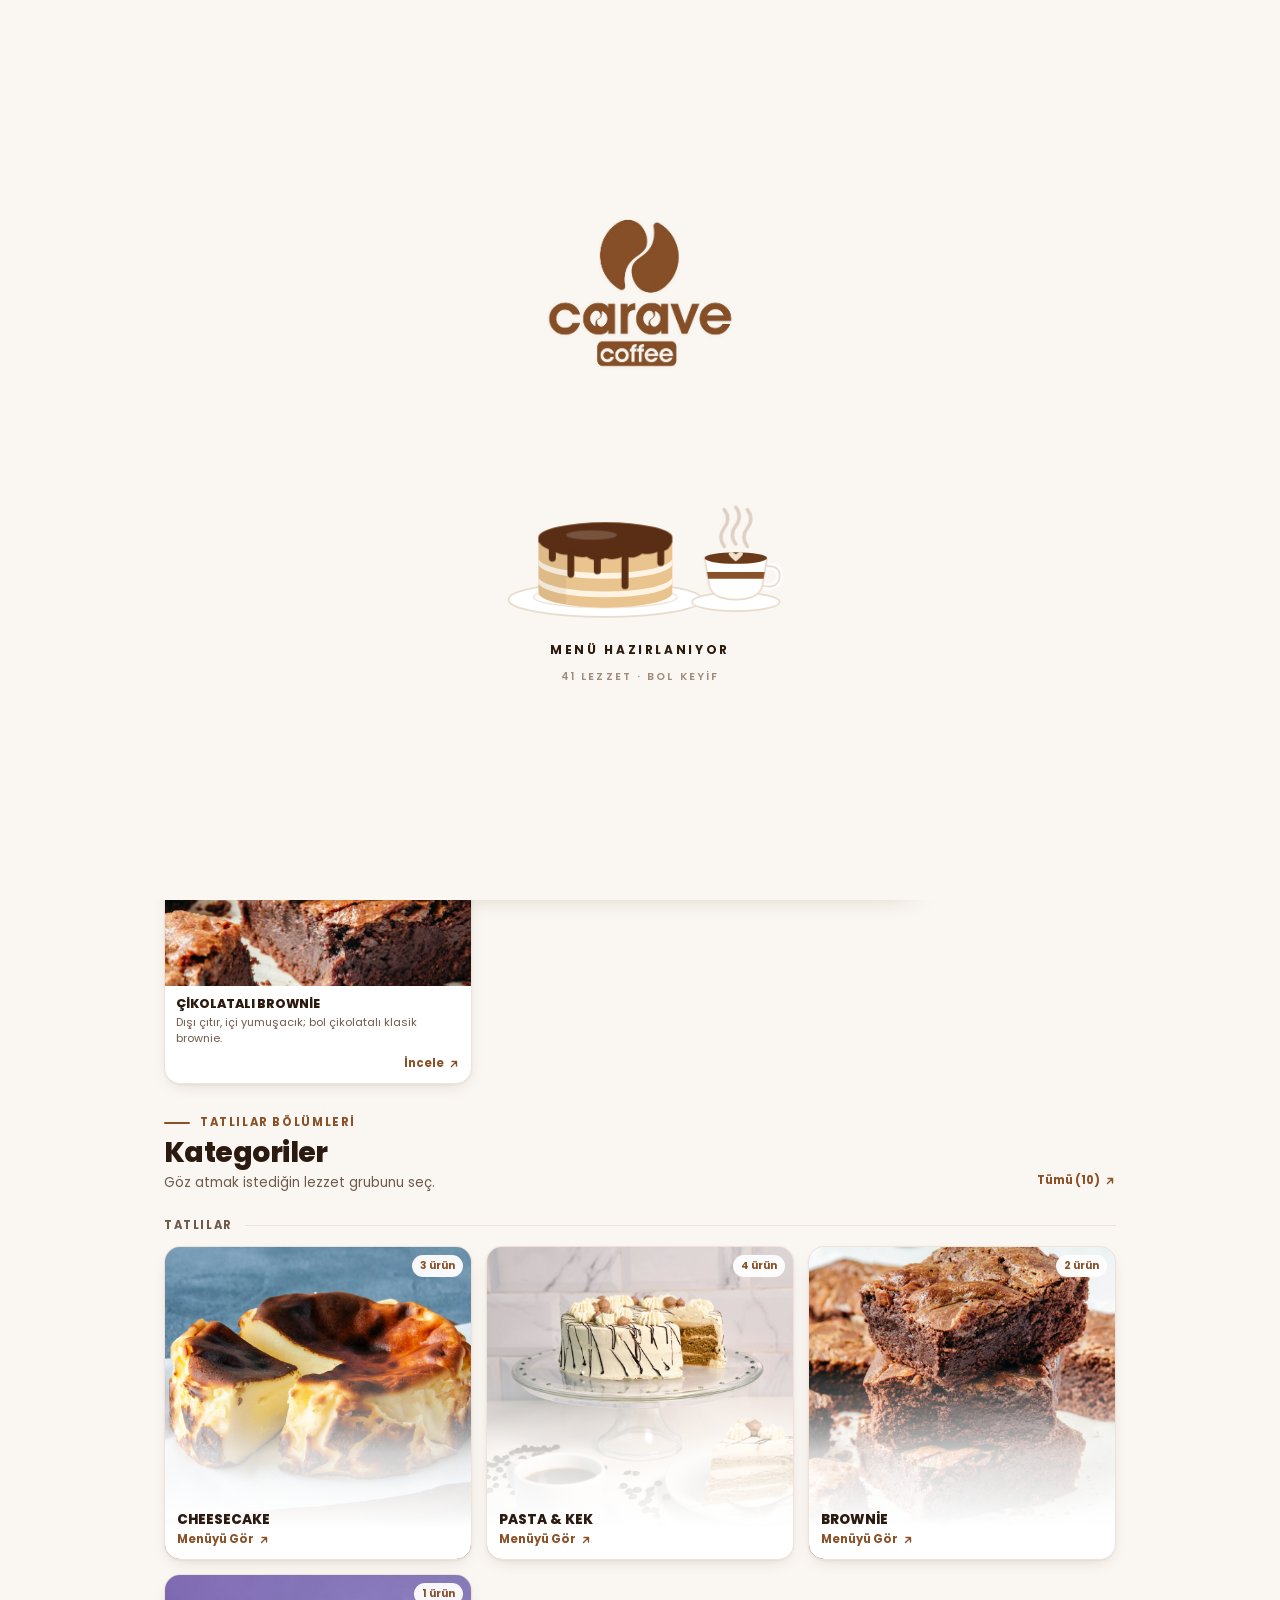
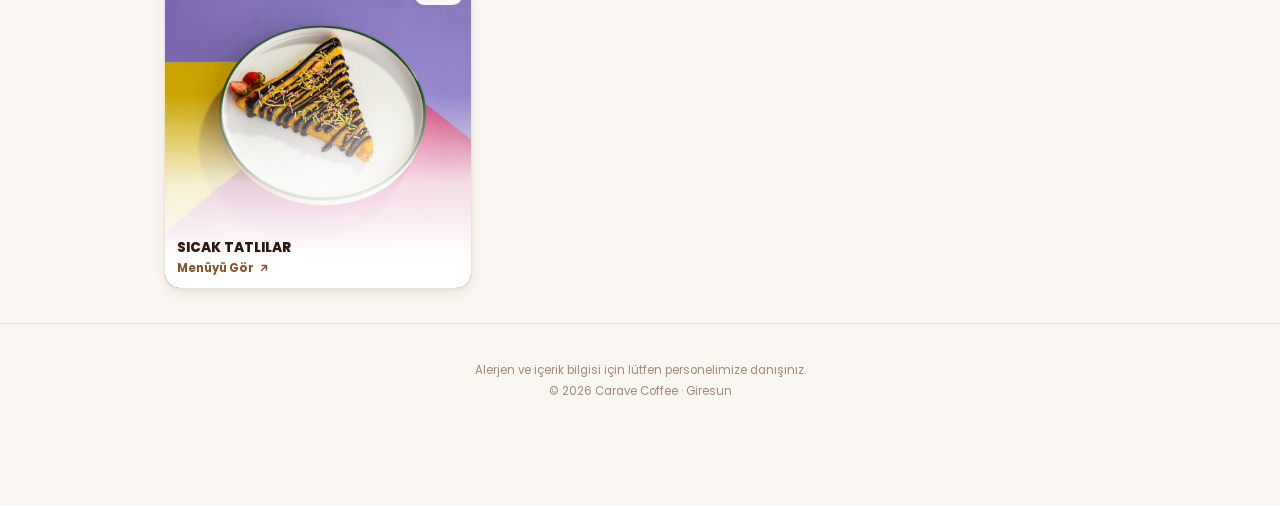
==== menu/index.html @ afb071ae "Web sitesi eklendi, QR menü /menu altına taşındı, logo düzeltmeleri - Ana sayfa: Carave web sitesi (" ====
<!doctype html>
<html lang="tr">
<head>
  <meta charset="utf-8" />
  <meta name="viewport" content="width=device-width, initial-scale=1, viewport-fit=cover" />
  <title>Carave Coffee · Menü</title>
  <meta name="description" content="Carave Coffee dijital menü." />
  <meta name="theme-color" content="#FAF6F1" />
  <link rel="icon" href="../assets/logo.jpg" />
  <link rel="preconnect" href="https://fonts.googleapis.com" />
  <link rel="preconnect" href="https://fonts.gstatic.com" crossorigin />
  <link href="https://fonts.googleapis.com/css2?family=Poppins:wght@400;500;600;700;800&display=swap" rel="stylesheet" />
  <link rel="stylesheet" href="styles.css" />
</head>
<body>

  <div id="loader" aria-hidden="true">
    <img class="loader-logo" src="../assets/logo-tight.jpg" alt="Carave Coffee" />
    <svg class="scene" viewBox="0 -14 260 182">
      <!-- tabak -->
      <ellipse cx="100" cy="146" rx="84" ry="15" fill="#fff" stroke="#E8DCCD" stroke-width="1.5"/>
      <ellipse cx="100" cy="144" rx="62" ry="9" fill="none" stroke="#F1E8DD" stroke-width="1.5"/>

      <!-- pasta gövdesi -->
      <path d="M42 92 V140 A58 13 0 0 0 158 140 V92 A58 13 0 0 1 42 92Z" fill="#E9C48E"/>
      <path d="M42 110 A58 13 0 0 0 158 110 V115 A58 13 0 0 1 42 115Z" fill="#FFF4E4"/>
      <path d="M42 126 A58 13 0 0 0 158 126 V131 A58 13 0 0 1 42 131Z" fill="#FFF4E4"/>
      <path d="M42 92 V140 A58 13 0 0 0 66 150 V102 A58 13 0 0 1 42 92Z" fill="#000" opacity=".05"/>
      <ellipse cx="100" cy="92" rx="58" ry="13" fill="#F2D6A8"/>

      <!-- çikolata kaplama + damlalar -->
      <g class="choco">
        <path class="coat" d="M42 92 A58 13 0 0 1 158 92 V96 Q154 106 148 103 Q140 108 132 106 Q124 112 116 108 Q108 113 100 110 Q90 114 84 109 Q76 110 70 107 Q60 108 54 103 Q46 102 42 96Z" fill="#5A2E14"/>
        <ellipse class="shine" cx="88" cy="90" rx="22" ry="4" fill="#fff" opacity=".18"/>
        <line class="drip d1" x1="70" y1="106" x2="70" y2="124" />
        <line class="drip d2" x1="117" y1="108" x2="117" y2="134" />
        <line class="drip d3" x1="148" y1="102" x2="148" y2="114" />
        <line class="drip d4" x1="93" y1="111" x2="93" y2="121" />
        <line class="drip d5" x1="54" y1="102" x2="54" y2="110" />
      </g>

      <!-- akan çikolata -->
      <line class="stream" x1="100" y1="-2" x2="100" y2="92" />
      <g class="splash">
        <circle cx="90" cy="88" r="2.2"/><circle cx="111" cy="86" r="1.8"/><circle cx="104" cy="83" r="1.4"/>
      </g>

      <!-- sos kabı -->
      <g class="jug">
        <path d="M70 -12 H96 L94 8 Q93 14 83 14 Q73 14 72 8Z" fill="#8B522A"/>
        <path d="M95 -10 L104 -6 L96 -2Z" fill="#8B522A"/>
        <path d="M71 -6 Q62 -4 64 4 Q66 9 72 6" fill="none" stroke="#8B522A" stroke-width="3"/>
        <rect x="70" y="-14" width="27" height="3" rx="1.5" fill="#6E3E1D"/>
      </g>

      <!-- kahve -->
      <ellipse cx="213" cy="148" rx="38" ry="8" fill="#fff" stroke="#E8DCCD" stroke-width="1.5"/>
      <path d="M239 117 Q252 116 251 127 Q249 137 236 134" fill="none" stroke="#fff" stroke-width="6"/>
      <path d="M239 117 Q252 116 251 127 Q249 137 236 134" fill="none" stroke="#E8DCCD" stroke-width="1.5"/>
      <path d="M186 110 H240 L236 134 Q233 146 213 146 Q193 146 190 134Z" fill="#fff" stroke="#E8DCCD" stroke-width="1.5"/>
      <path d="M188 122 H238 L237 128 H189Z" fill="#8B522A"/>
      <ellipse cx="213" cy="110" rx="27" ry="5" fill="#6B3A1A"/>
      <path d="M213 113 C208 109 205 106 208 105 C210 104 212 106 213 107 C214 106 216 104 218 105 C221 106 218 109 213 113Z" fill="#F3E2CB"/>
      <g class="steam">
        <path class="s1" d="M203 100 q-6 -8 0 -16 q6 -8 0 -16"/>
        <path class="s2" d="M213 98 q-6 -8 0 -16 q6 -8 0 -16"/>
        <path class="s3" d="M223 100 q-6 -8 0 -16 q6 -8 0 -16"/>
      </g>
    </svg>
    
    <b>MENÜ HAZIRLANIYOR</b>
    <small id="loaderCount">TATLI · KAHVE · KEYİF</small>
  </div>

  <header class="top">
    <div class="shell top-row">
      <a href="../" class="brand" aria-label="Carave Coffee ana sayfa"><img src="../assets/logo-tight.jpg" alt="Carave Coffee" /></a>
      <div class="top-actions">
        <a class="round" href="https://www.instagram.com/caravecoffee/" target="_blank" rel="noopener" aria-label="Instagram">
          <svg viewBox="0 0 24 24"><rect x="3" y="3" width="18" height="18" rx="5"/><circle cx="12" cy="12" r="4"/><circle cx="17.5" cy="6.5" r=".6" fill="currentColor"/></svg>
        </a>
        <a class="round" href="../" aria-label="Ana sayfa">
          <svg viewBox="0 0 24 24"><path d="M3 9.5 12 3l9 6.5V20a2 2 0 0 1-2 2H5a2 2 0 0 1-2-2V9.5z"/><path d="M9 22V12h6v10"/></svg>
        </a>
      </div>
    </div>
  </header>

  <main class="menu" id="menu" data-view="categories">
    <div class="toolbar">
      <div class="shell">
        <nav class="kinds" id="kinds"></nav>
        <div class="search-row">
          <button type="button" class="back" id="back" hidden>
            <svg viewBox="0 0 24 24"><path d="M19 12H5M12 19l-7-7 7-7"/></svg>
            <span>Kategoriler</span>
          </button>
          <label class="search">
            <svg viewBox="0 0 24 24"><circle cx="11" cy="11" r="7"/><path d="m20 20-3.5-3.5"/></svg>
            <input id="q" type="search" autocomplete="off" />
          </label>
        </div>
      </div>
    </div>

    <div class="shell" id="view"></div>
  </main>

  <footer class="foot">
    <div class="shell">
      <p>Alerjen ve içerik bilgisi için lütfen personelimize danışınız.</p>
      <p>© <span id="year"></span> Carave Coffee · Giresun</p>
    </div>
  </footer>

  <aside class="promo" id="promo">
    <span class="promo-ic"><svg viewBox="0 0 24 24"><path d="M4 9h13v5a6 6 0 0 1-6 6H10a6 6 0 0 1-6-6z"/><path d="M17 11h1.5a2.5 2.5 0 0 1 0 5H17"/><path d="M8 3c-1 1.5 1 2.5 0 4M12 3c-1 1.5 1 2.5 0 4"/></svg></span>
    <div class="promo-txt">
      <b>8 kahveye 1 kahve bizden!</b>
      <small>Kahve kartını her siparişte damgalat</small>
    </div>
    <a class="promo-btn" href="../#kart">Detay <svg viewBox="0 0 24 24"><path d="m9 6 6 6-6 6"/></svg></a>
    <button class="promo-x" id="promoX" aria-label="Kapat"><svg viewBox="0 0 24 24"><path d="M6 6l12 12M18 6 6 18"/></svg></button>
  </aside>

  <div class="modal-bg" id="modalBg"></div>
  <div class="modal" id="modal" role="dialog" aria-modal="true" aria-labelledby="mName">
    <button class="modal-x" id="modalX" aria-label="Kapat"><svg viewBox="0 0 24 24"><path d="M6 6l12 12M18 6 6 18"/></svg></button>
    <figure class="modal-fig"><img id="mImg" alt="" /></figure>
    <div class="modal-body">
      <small id="mCat"></small>
      <h3 id="mName"></h3>
      <p id="mDesc"></p>
      <div class="modal-meta">
        <span id="mPair"></span>
        <strong id="mPrice"></strong>
      </div>
    </div>
  </div>

  <script>window.CARAVE_BASE = "../";</script>
  <script src="menu-data.js"></script>
  <script src="app.js"></script>
</body>
</html>
---- menu/styles.css ----
:root {
  --bg: #FAF6F1;
  --card: #FFFFFF;
  --line: #EDE3D8;
  --ink: #2B1A10;
  --ink-2: #6F5A4C;
  --muted: #A08B7C;
  --brand: #8B522A;
  --brand-2: #A8683A;
  --brand-soft: #F3E8DC;
  --radius: 16px;
  --shadow: 0 1px 2px rgba(60, 35, 15, .05), 0 6px 18px -8px rgba(60, 35, 15, .18);
  color-scheme: light;
}

* { box-sizing: border-box; margin: 0; padding: 0; }
html { -webkit-text-size-adjust: 100%; }
body {
  font-family: "Poppins", system-ui, sans-serif;
  background: var(--bg);
  color: var(--ink);
  -webkit-font-smoothing: antialiased;
  overflow-x: hidden;
  padding-bottom: 96px;
}
a { color: inherit; text-decoration: none; }
button { font: inherit; color: inherit; background: none; border: 0; cursor: pointer; }
img { display: block; max-width: 100%; }
svg { display: block; fill: none; stroke: currentColor; stroke-width: 2.2; stroke-linecap: round; stroke-linejoin: round; }

.shell { width: 100%; max-width: 980px; margin: 0 auto; padding: 0 14px; }

/* ---------- Loader ---------- */
#loader {
  position: fixed; inset: 0; z-index: 100; background: var(--bg);
  display: flex; flex-direction: column; align-items: center; justify-content: center; gap: 10px;
  transition: opacity .45s ease, visibility .45s;
}
#loader.done { opacity: 0; visibility: hidden; }
#loader .loader-logo { width: min(200px, 52vw); height: auto; mix-blend-mode: multiply; margin-bottom: 34px; animation: fadeUp .5s ease both; }
#loader b { font-size: 12px; font-weight: 700; letter-spacing: .22em; color: var(--ink); margin-top: 6px; animation: fadeUp .6s ease .3s both; }
#loader small { font-size: 10.5px; font-weight: 600; letter-spacing: .2em; color: var(--muted); animation: fadeUp .6s ease .45s both; }
@keyframes fadeUp { from { opacity: 0; transform: translateY(8px); } }

/* Açılış sahnesi: tatlıya çikolata dökülüyor, yanında kahve */
.scene { width: min(300px, 78vw); height: auto; overflow: visible; stroke: none; }
.scene .jug { transform-box: view-box; transform-origin: 104px -6px; opacity: 0; animation: jug 2.4s ease-in-out both; }
@keyframes jug {
  0%   { opacity: 0; transform: translateY(-18px) rotate(0); }
  12%  { opacity: 1; transform: translateY(0) rotate(0); }
  26%  { opacity: 1; transform: rotate(38deg); }
  68%  { opacity: 1; transform: rotate(38deg); }
  84%  { opacity: 1; transform: rotate(0); }
  100% { opacity: 0; transform: translateY(-18px) rotate(0); }
}
.scene .stream { stroke: #5A2E14; stroke-width: 6; stroke-linecap: round; stroke-dasharray: 100; stroke-dashoffset: -100; animation: stream 2.4s ease-in both; }
@keyframes stream {
  0%, 24% { stroke-dashoffset: 100; }
  40%, 68% { stroke-dashoffset: 0; }
  86%, 100% { stroke-dashoffset: -100; }
}
.scene .coat { transform-box: fill-box; transform-origin: 50% 30%; animation: coat 2.4s cubic-bezier(.3,.7,.3,1) both; }
@keyframes coat {
  0%, 36% { transform: scale(0); }
  62% { transform: scale(1.03); }
  72%, 100% { transform: scale(1); }
}
.scene .shine { animation: show 2.4s ease both; }
@keyframes show { 0%, 66% { opacity: 0; } 100% { opacity: .18; } }
.scene .drip { stroke: #5A2E14; stroke-width: 6; stroke-linecap: round; stroke-dasharray: 30; stroke-dashoffset: 0; animation: drip 1s ease-in both; }
.scene .d1 { animation-delay: 1.25s; } .scene .d2 { animation-delay: 1.4s; animation-duration: 1.3s; }
.scene .d3 { animation-delay: 1.55s; } .scene .d4 { animation-delay: 1.5s; } .scene .d5 { animation-delay: 1.65s; }
@keyframes drip { from { stroke-dashoffset: 30; } }
.scene .splash { fill: #5A2E14; opacity: 0; transform-box: fill-box; transform-origin: 50% 100%; animation: splash 2.4s ease-out both; }
@keyframes splash {
  0%, 38% { opacity: 0; transform: scale(.3); }
  46% { opacity: 1; transform: scale(1) translateY(-3px); }
  62%, 100% { opacity: 0; transform: scale(1.2) translateY(2px); }
}
.scene .steam path { fill: none; stroke: #CDB8A5; stroke-width: 3; stroke-linecap: round; opacity: .6; animation: steam 2.2s ease-in-out infinite; }
.scene .steam .s2 { animation-delay: .5s; } .scene .steam .s3 { animation-delay: 1s; }
@keyframes steam {
  0% { opacity: 0; transform: translateY(6px); }
  45% { opacity: .9; }
  100% { opacity: 0; transform: translateY(-10px); }
}

/* ---------- Header ---------- */
.top-row { display: flex; align-items: center; justify-content: space-between; height: 76px; }
.brand img { height: 62px; width: auto; mix-blend-mode: multiply; }
.top-actions { display: flex; gap: 8px; }
.round {
  width: 40px; height: 40px; border-radius: 50%; display: grid; place-items: center;
  background: var(--card); border: 1px solid var(--line); color: var(--ink);
  transition: background .2s, color .2s;
}
.round:hover { background: var(--brand); color: #fff; border-color: var(--brand); }
.round svg { width: 18px; height: 18px; }

/* ---------- Toolbar ---------- */
.toolbar {
  position: sticky; top: 0; z-index: 20; background: rgba(250, 246, 241, .92);
  backdrop-filter: blur(12px); -webkit-backdrop-filter: blur(12px);
  padding: 8px 0 12px; border-bottom: 1px solid transparent; transition: border-color .2s;
}
.toolbar.stuck { border-color: var(--line); }
.kinds {
  display: grid; grid-auto-flow: column; grid-auto-columns: 1fr; gap: 4px;
  padding: 5px; border-radius: 16px; background: var(--card); border: 1px solid var(--line);
}
.kinds button {
  height: 44px; border-radius: 12px; font-size: 13.5px; font-weight: 600; color: var(--ink-2);
  transition: background .2s, color .2s;
}
.kinds button.active { background: var(--brand); color: #fff; font-weight: 700; box-shadow: 0 4px 12px -4px rgba(139, 82, 42, .55); }

.search-row { display: flex; gap: 8px; margin-top: 10px; }
.back {
  flex: 0 0 auto; display: inline-flex; align-items: center; gap: 6px; height: 48px; padding: 0 14px;
  border-radius: 14px; background: var(--brand); color: #fff; font-size: 13px; font-weight: 600;
}
.back svg { width: 16px; height: 16px; stroke-width: 2.6; }
.back[hidden] { display: none; }
.search { position: relative; flex: 1; min-width: 0; }
.search svg { position: absolute; left: 16px; top: 50%; translate: 0 -50%; width: 17px; height: 17px; color: var(--brand); stroke-width: 2.4; }
.search input {
  width: 100%; height: 48px; padding: 0 16px 0 44px; border-radius: 14px;
  border: 1px solid var(--line); background: var(--card); color: var(--ink);
  font: 500 14px "Poppins", sans-serif; outline: none; transition: border-color .2s;
}
.search input::placeholder { color: var(--muted); }
.search input:focus { border-color: var(--brand-2); }

/* ---------- Section heads ---------- */
.row-head { display: flex; align-items: center; justify-content: space-between; margin: 20px 0 10px; }
.label { font-size: 11.5px; font-weight: 700; letter-spacing: .14em; text-transform: uppercase; color: var(--brand); }
.row-head small { font-size: 12px; font-weight: 500; color: var(--ink-2); }

.kicker { display: flex; align-items: center; gap: 10px; margin-top: 30px; }
.kicker::before { content: ""; width: 26px; height: 2px; background: var(--brand); border-radius: 2px; }
.big { font-size: 28px; font-weight: 800; letter-spacing: -.02em; margin-top: 4px; line-height: 1.15; }
.lead { font-size: 13.5px; color: var(--ink-2); margin-top: 4px; }

.group {
  display: flex; align-items: center; gap: 12px; margin: 24px 0 12px;
  font-size: 11.5px; font-weight: 700; letter-spacing: .14em; text-transform: uppercase; color: var(--ink-2);
}
.group::after { content: ""; flex: 1; height: 1px; background: var(--line); }

.grid { display: grid; grid-template-columns: repeat(2, minmax(0, 1fr)); gap: 10px; }
@media (min-width: 720px) { .grid { grid-template-columns: repeat(3, minmax(0, 1fr)); gap: 14px; } }
@media (min-width: 940px) { .grid.products { grid-template-columns: repeat(4, minmax(0, 1fr)); } }

/* ---------- FAV cards ---------- */
.fav {
  display: flex; flex-direction: column; text-align: left; background: var(--card);
  border: 1px solid var(--line); border-radius: var(--radius); overflow: hidden; box-shadow: var(--shadow);
}
.fav figure { position: relative; aspect-ratio: 16 / 11; background: var(--brand-soft); }
.fav figure img { width: 100%; height: 100%; object-fit: cover; }
.badge {
  position: absolute; top: 8px; left: 8px; padding: 3px 7px; border-radius: 6px;
  background: var(--brand); color: #fff; font-size: 9.5px; font-weight: 700; letter-spacing: .06em;
}
.price-badge {
  position: absolute; right: 8px; bottom: 8px; padding: 4px 8px; border-radius: 8px;
  background: #fff; color: var(--brand); font-size: 12px; font-weight: 800; box-shadow: 0 2px 8px rgba(0,0,0,.12);
}
.fav .body { padding: 10px 11px 11px; display: flex; flex-direction: column; flex: 1; }
.fav h3 { font-size: 12.5px; font-weight: 800; text-transform: uppercase; line-height: 1.25; }
.fav p { font-size: 11px; color: var(--ink-2); margin-top: 4px; line-height: 1.45; display: -webkit-box; -webkit-line-clamp: 2; -webkit-box-orient: vertical; overflow: hidden; }
.more { margin-top: auto; padding-top: 8px; align-self: flex-end; display: inline-flex; align-items: center; gap: 4px; font-size: 11.5px; font-weight: 700; color: var(--brand); }
.more svg { width: 12px; height: 12px; stroke-width: 2.8; }

/* ---------- Category cards ---------- */
.cat {
  position: relative; display: block; width: 100%; text-align: left; aspect-ratio: 1 / 1.02; border-radius: var(--radius);
  overflow: hidden; background: var(--brand-soft); border: 1px solid var(--line); box-shadow: var(--shadow);
  transition: transform .2s ease;
}
.cat:active { transform: scale(.98); }
.cat img { position: absolute; inset: 0; width: 100%; height: 100%; object-fit: cover; transition: transform .5s ease; }
.cat:hover img { transform: scale(1.04); }
.cat::after {
  content: ""; position: absolute; inset: 0;
  background: linear-gradient(to bottom, rgba(255,255,255,0) 38%, rgba(255,255,255,.8) 66%, #fff 90%);
}
.cat .txt { position: absolute; left: 12px; right: 12px; bottom: 11px; z-index: 1; display: flex; flex-direction: column; }
.cat h3 { font-size: 13.5px; font-weight: 800; text-transform: uppercase; line-height: 1.2; color: var(--ink); }
.cat .more { align-self: flex-start; padding-top: 3px; }
.cat .count { position: absolute; top: 8px; right: 8px; z-index: 1; padding: 3px 8px; border-radius: 99px; background: rgba(255,255,255,.94); font-size: 10.5px; font-weight: 700; color: var(--brand); }

/* ---------- Product cards ---------- */
.product {
  display: flex; flex-direction: column; text-align: left; background: var(--card);
  border: 1px solid var(--line); border-radius: var(--radius); overflow: hidden; box-shadow: var(--shadow);
  transition: transform .2s ease;
}
.product:active { transform: scale(.98); }
.product figure { position: relative; aspect-ratio: 1; background: var(--brand-soft); }
.product figure img { width: 100%; height: 100%; object-fit: cover; }
.product .num {
  position: absolute; top: 8px; left: 8px; padding: 3px 7px; border-radius: 6px;
  background: rgba(255,255,255,.94); font-size: 10px; font-weight: 700; color: var(--ink-2); letter-spacing: .04em;
}
.product .plus {
  position: absolute; right: 8px; bottom: 8px; width: 28px; height: 28px; border-radius: 9px;
  display: grid; place-items: center; background: var(--brand); color: #fff;
}
.product .plus svg { width: 14px; height: 14px; stroke-width: 2.8; }
.product .info { padding: 10px 11px 11px; display: flex; flex-direction: column; flex: 1; }
.product small { font-size: 9.5px; font-weight: 700; letter-spacing: .1em; text-transform: uppercase; color: var(--brand); }
.product h3 { font-size: 13.5px; font-weight: 700; line-height: 1.25; margin-top: 3px; }
.product p { font-size: 11px; color: var(--ink-2); line-height: 1.45; margin-top: 4px; display: -webkit-box; -webkit-line-clamp: 2; -webkit-box-orient: vertical; overflow: hidden; }
.meta { margin-top: auto; padding-top: 9px; display: flex; align-items: center; justify-content: space-between; gap: 6px; min-height: 30px; }
.meta strong { font-size: 14px; font-weight: 800; color: var(--brand); white-space: nowrap; }
.chip { display: inline-block; font-size: 9.5px; font-weight: 700; letter-spacing: .06em; text-transform: uppercase; padding: 3px 7px; border-radius: 6px; background: var(--brand-soft); color: var(--brand); }
.chip.imza { background: var(--brand); color: #fff; }

/* ---------- Empty ---------- */
.empty { text-align: center; padding: 50px 10px 20px; }
.empty img { width: 90px; margin: 0 auto 10px; mix-blend-mode: multiply; opacity: .5; }
.empty p { font-size: 14px; color: var(--ink-2); }
.empty button { margin-top: 14px; height: 44px; padding: 0 18px; border-radius: 12px; background: var(--brand); color: #fff; font-size: 13px; font-weight: 600; }

/* ---------- Reveal ---------- */
.reveal { opacity: 0; transform: translateY(12px); transition: opacity .45s ease, transform .45s ease; }
.reveal.in { opacity: 1; transform: none; }

/* ---------- Footer ---------- */
.foot { text-align: center; padding: 34px 0 10px; margin-top: 34px; border-top: 1px solid var(--line); }
.foot p { font-size: 11.5px; color: var(--muted); margin-top: 4px; }

/* ---------- Promo ---------- */
.promo {
  position: fixed; left: 50%; bottom: calc(12px + env(safe-area-inset-bottom)); z-index: 30;
  width: calc(100% - 20px); max-width: 560px; translate: -50% 0;
  display: flex; align-items: center; gap: 10px; padding: 9px 9px 9px 10px;
  background: var(--card); border: 1px solid var(--line); border-radius: 18px;
  box-shadow: 0 10px 30px -8px rgba(60, 35, 15, .28);
  transition: transform .35s ease, opacity .35s;
}
.promo.hide { transform: translateY(140%); opacity: 0; pointer-events: none; }
.promo-ic { flex: 0 0 auto; width: 36px; height: 36px; border-radius: 11px; display: grid; place-items: center; background: var(--brand-soft); color: var(--brand); }
.promo-ic svg { width: 18px; height: 18px; }
.promo-txt { flex: 1; min-width: 0; line-height: 1.25; }
.promo-txt b { display: block; font-size: 13px; font-weight: 700; }
.promo-txt small { display: block; font-size: 10.5px; color: var(--ink-2); white-space: nowrap; overflow: hidden; text-overflow: ellipsis; }
.promo-btn { flex: 0 0 auto; display: inline-flex; align-items: center; gap: 2px; height: 36px; padding: 0 10px 0 13px; border-radius: 11px; background: var(--brand); color: #fff; font-size: 12px; font-weight: 700; }
.promo-btn svg { width: 14px; height: 14px; stroke-width: 2.8; }
.promo-x { flex: 0 0 auto; width: 28px; height: 28px; border-radius: 50%; display: grid; place-items: center; background: var(--bg); color: var(--ink-2); }
.promo-x svg { width: 13px; height: 13px; stroke-width: 2.6; }

/* ---------- Modal ---------- */
.modal-bg { position: fixed; inset: 0; z-index: 40; background: rgba(43, 26, 16, .4); opacity: 0; visibility: hidden; transition: opacity .3s, visibility .3s; }
.modal {
  position: fixed; left: 0; right: 0; bottom: 0; z-index: 41; margin: 0 auto; max-width: 520px; max-height: 92vh; overflow-y: auto;
  background: var(--card); border-radius: 24px 24px 0 0; transform: translateY(105%); transition: transform .4s cubic-bezier(.2,.8,.2,1);
  padding-bottom: env(safe-area-inset-bottom);
}
.modal.open { transform: none; }
.modal-bg.open { opacity: 1; visibility: visible; }
.modal-fig { aspect-ratio: 4 / 3; background: var(--brand-soft); }
.modal-fig img { width: 100%; height: 100%; object-fit: cover; }
.modal-x { position: absolute; top: 12px; right: 12px; z-index: 2; width: 38px; height: 38px; border-radius: 50%; display: grid; place-items: center; background: #fff; box-shadow: var(--shadow); }
.modal-x svg { width: 16px; height: 16px; stroke-width: 2.6; }
.modal-body { padding: 18px 18px 26px; }
.modal-body small { font-size: 10.5px; font-weight: 700; letter-spacing: .14em; text-transform: uppercase; color: var(--brand); }
.modal-body h3 { font-size: 22px; font-weight: 800; line-height: 1.2; margin-top: 4px; }
.modal-body p { font-size: 14px; color: var(--ink-2); margin-top: 8px; line-height: 1.55; }
.modal-meta { display: flex; align-items: center; justify-content: space-between; gap: 12px; margin-top: 18px; padding-top: 14px; border-top: 1px solid var(--line); }
.modal-meta span { font-size: 12.5px; color: var(--ink-2); }
.modal-meta span b { color: var(--ink); }
.modal-meta strong { font-size: 22px; font-weight: 800; color: var(--brand); }

@media (min-width: 640px) {
  .modal { top: 50%; bottom: auto; border-radius: 24px; transform: translateY(-46%) scale(.97); opacity: 0; pointer-events: none; transition: transform .3s ease, opacity .3s; }
  .modal.open { transform: translateY(-50%); opacity: 1; pointer-events: auto; }
}
@media (prefers-reduced-motion: reduce) {
  *, *::before, *::after { animation: none !important; transition: none !important; }
  .reveal { opacity: 1; transform: none; }
}
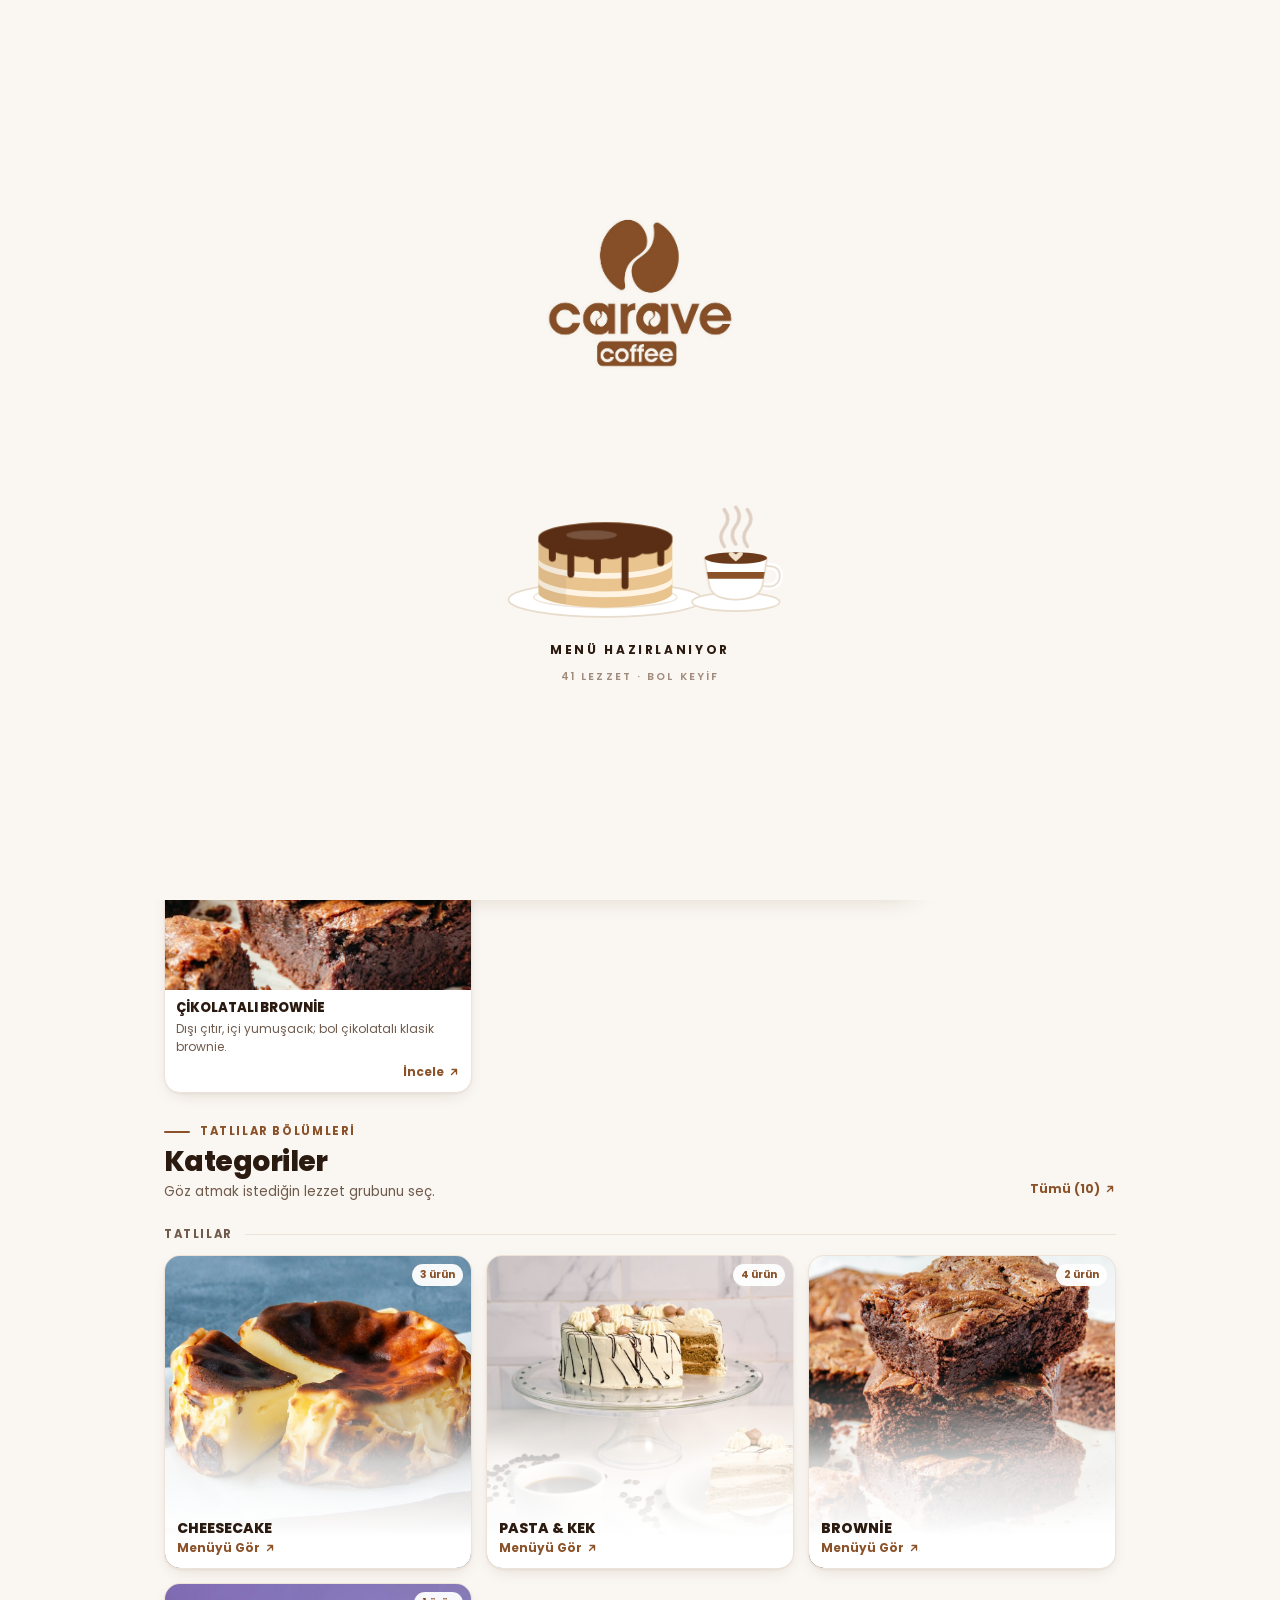
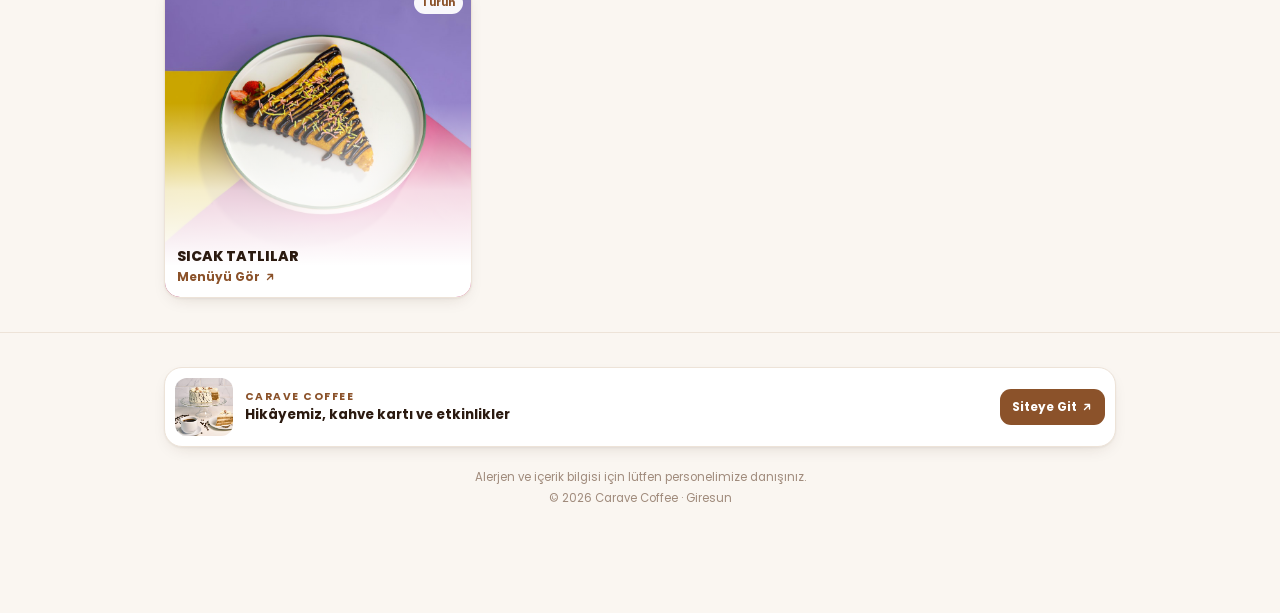
==== commit e5231dad: "Tanıtım videosu, menü-site geçişleri ve telefon uyumu - Ana sayfa girişine Carave tanıtım videosu (H" ====
--- a/menu/index.html
+++ b/menu/index.html
@@ -79,8 +79,9 @@
         <a class="round" href="https://www.instagram.com/caravecoffee/" target="_blank" rel="noopener" aria-label="Instagram">
           <svg viewBox="0 0 24 24"><rect x="3" y="3" width="18" height="18" rx="5"/><circle cx="12" cy="12" r="4"/><circle cx="17.5" cy="6.5" r=".6" fill="currentColor"/></svg>
         </a>
-        <a class="round" href="../" aria-label="Ana sayfa">
+        <a class="pill" href="../">
           <svg viewBox="0 0 24 24"><path d="M3 9.5 12 3l9 6.5V20a2 2 0 0 1-2 2H5a2 2 0 0 1-2-2V9.5z"/><path d="M9 22V12h6v10"/></svg>
+          Web Sitesi
         </a>
       </div>
     </div>
@@ -91,7 +92,7 @@
       <div class="shell">
         <nav class="kinds" id="kinds"></nav>
         <div class="search-row">
-          <button type="button" class="back" id="back" hidden>
+          <button type="button" class="back" id="back" aria-label="Kategorilere dön" hidden>
             <svg viewBox="0 0 24 24"><path d="M19 12H5M12 19l-7-7 7-7"/></svg>
             <span>Kategoriler</span>
           </button>
@@ -108,6 +109,14 @@
 
   <footer class="foot">
     <div class="shell">
+      <a class="site-card" href="../">
+        <img src="../assets/img/carave-kek.jpg" alt="" loading="lazy" />
+        <span>
+          <small>Carave Coffee</small>
+          <b>Hikâyemiz, kahve kartı ve etkinlikler</b>
+        </span>
+        <i>Siteye Git <svg viewBox="0 0 24 24"><path d="M7 17 17 7M8 7h9v9"/></svg></i>
+      </a>
       <p>Alerjen ve içerik bilgisi için lütfen personelimize danışınız.</p>
       <p>© <span id="year"></span> Carave Coffee · Giresun</p>
     </div>
@@ -119,7 +128,7 @@
       <b>8 kahveye 1 kahve bizden!</b>
       <small>Kahve kartını her siparişte damgalat</small>
     </div>
-    <a class="promo-btn" href="../#kart">Detay <svg viewBox="0 0 24 24"><path d="m9 6 6 6-6 6"/></svg></a>
+    <a class="promo-btn" href="../#kart" aria-label="Kahve kartı detayı"><span>Detay</span> <svg viewBox="0 0 24 24"><path d="m9 6 6 6-6 6"/></svg></a>
     <button class="promo-x" id="promoX" aria-label="Kapat"><svg viewBox="0 0 24 24"><path d="M6 6l12 12M18 6 6 18"/></svg></button>
   </aside>
 
--- a/menu/styles.css
+++ b/menu/styles.css
@@ -14,14 +14,16 @@
 }
 
 * { box-sizing: border-box; margin: 0; padding: 0; }
-html { -webkit-text-size-adjust: 100%; }
+html { -webkit-text-size-adjust: 100%; -webkit-tap-highlight-color: transparent; }
+a, button, input { touch-action: manipulation; }
 body {
   font-family: "Poppins", system-ui, sans-serif;
+  overscroll-behavior-y: none;
   background: var(--bg);
   color: var(--ink);
   -webkit-font-smoothing: antialiased;
   overflow-x: hidden;
-  padding-bottom: 96px;
+  padding-bottom: calc(96px + env(safe-area-inset-bottom));
 }
 a { color: inherit; text-decoration: none; }
 button { font: inherit; color: inherit; background: none; border: 0; cursor: pointer; }
@@ -94,7 +96,25 @@
   background: var(--card); border: 1px solid var(--line); color: var(--ink);
   transition: background .2s, color .2s;
 }
-.round:hover { background: var(--brand); color: #fff; border-color: var(--brand); }
+@media (hover: hover) { .round:hover { background: var(--brand); color: #fff; border-color: var(--brand); } }
+.pill {
+  display: inline-flex; align-items: center; gap: 7px; height: 40px; padding: 0 15px 0 12px; border-radius: 99px;
+  background: var(--brand); color: #fff; font-size: 13px; font-weight: 600;
+  box-shadow: 0 4px 12px -4px rgba(139, 82, 42, .55); transition: background .2s;
+}
+.pill:hover { background: #6E3E1D; }
+.pill svg { width: 16px; height: 16px; }
+
+.site-card {
+  display: flex; align-items: center; gap: 12px; text-align: left; margin-bottom: 22px; padding: 10px;
+  background: var(--card); border: 1px solid var(--line); border-radius: 18px; box-shadow: var(--shadow);
+}
+.site-card img { width: 58px; height: 58px; border-radius: 12px; object-fit: cover; flex: 0 0 auto; }
+.site-card span { flex: 1; min-width: 0; line-height: 1.3; }
+.site-card small { display: block; font-size: 10.5px; font-weight: 700; letter-spacing: .14em; text-transform: uppercase; color: var(--brand); }
+.site-card b { display: block; font-size: 13.5px; color: var(--ink); margin-top: 2px; }
+.site-card i { flex: 0 0 auto; display: inline-flex; align-items: center; gap: 4px; font-style: normal; font-size: 12px; font-weight: 700; color: #fff; background: var(--brand); padding: 9px 12px; border-radius: 11px; }
+.site-card i svg { width: 12px; height: 12px; stroke-width: 2.8; }
 .round svg { width: 18px; height: 18px; }
 
 /* ---------- Toolbar ---------- */
@@ -126,7 +146,7 @@
 .search input {
   width: 100%; height: 48px; padding: 0 16px 0 44px; border-radius: 14px;
   border: 1px solid var(--line); background: var(--card); color: var(--ink);
-  font: 500 14px "Poppins", sans-serif; outline: none; transition: border-color .2s;
+  font: 500 16px "Poppins", sans-serif; outline: none; transition: border-color .2s; /* 16px: iOS odaklanınca yakınlaştırmasın */
 }
 .search input::placeholder { color: var(--muted); }
 .search input:focus { border-color: var(--brand-2); }
@@ -167,9 +187,9 @@
   background: #fff; color: var(--brand); font-size: 12px; font-weight: 800; box-shadow: 0 2px 8px rgba(0,0,0,.12);
 }
 .fav .body { padding: 10px 11px 11px; display: flex; flex-direction: column; flex: 1; }
-.fav h3 { font-size: 12.5px; font-weight: 800; text-transform: uppercase; line-height: 1.25; }
-.fav p { font-size: 11px; color: var(--ink-2); margin-top: 4px; line-height: 1.45; display: -webkit-box; -webkit-line-clamp: 2; -webkit-box-orient: vertical; overflow: hidden; }
-.more { margin-top: auto; padding-top: 8px; align-self: flex-end; display: inline-flex; align-items: center; gap: 4px; font-size: 11.5px; font-weight: 700; color: var(--brand); }
+.fav h3 { font-size: 13px; font-weight: 800; text-transform: uppercase; line-height: 1.25; }
+.fav p { font-size: 12px; color: var(--ink-2); margin-top: 4px; line-height: 1.45; display: -webkit-box; -webkit-line-clamp: 2; -webkit-box-orient: vertical; overflow: hidden; }
+.more { margin-top: auto; padding-top: 8px; align-self: flex-end; display: inline-flex; align-items: center; gap: 4px; font-size: 12px; font-weight: 700; color: var(--brand); }
 .more svg { width: 12px; height: 12px; stroke-width: 2.8; }
 
 /* ---------- Category cards ---------- */
@@ -180,13 +200,13 @@
 }
 .cat:active { transform: scale(.98); }
 .cat img { position: absolute; inset: 0; width: 100%; height: 100%; object-fit: cover; transition: transform .5s ease; }
-.cat:hover img { transform: scale(1.04); }
+@media (hover: hover) { .cat:hover img { transform: scale(1.04); } }
 .cat::after {
   content: ""; position: absolute; inset: 0;
   background: linear-gradient(to bottom, rgba(255,255,255,0) 38%, rgba(255,255,255,.8) 66%, #fff 90%);
 }
 .cat .txt { position: absolute; left: 12px; right: 12px; bottom: 11px; z-index: 1; display: flex; flex-direction: column; }
-.cat h3 { font-size: 13.5px; font-weight: 800; text-transform: uppercase; line-height: 1.2; color: var(--ink); }
+.cat h3 { font-size: 14px; font-weight: 800; text-transform: uppercase; line-height: 1.2; color: var(--ink); }
 .cat .more { align-self: flex-start; padding-top: 3px; }
 .cat .count { position: absolute; top: 8px; right: 8px; z-index: 1; padding: 3px 8px; border-radius: 99px; background: rgba(255,255,255,.94); font-size: 10.5px; font-weight: 700; color: var(--brand); }
 
@@ -209,11 +229,11 @@
 }
 .product .plus svg { width: 14px; height: 14px; stroke-width: 2.8; }
 .product .info { padding: 10px 11px 11px; display: flex; flex-direction: column; flex: 1; }
-.product small { font-size: 9.5px; font-weight: 700; letter-spacing: .1em; text-transform: uppercase; color: var(--brand); }
-.product h3 { font-size: 13.5px; font-weight: 700; line-height: 1.25; margin-top: 3px; }
-.product p { font-size: 11px; color: var(--ink-2); line-height: 1.45; margin-top: 4px; display: -webkit-box; -webkit-line-clamp: 2; -webkit-box-orient: vertical; overflow: hidden; }
+.product small { font-size: 10px; font-weight: 700; letter-spacing: .1em; text-transform: uppercase; color: var(--brand); }
+.product h3 { font-size: 14px; font-weight: 700; line-height: 1.25; margin-top: 3px; }
+.product p { font-size: 12px; color: var(--ink-2); line-height: 1.45; margin-top: 4px; display: -webkit-box; -webkit-line-clamp: 2; -webkit-box-orient: vertical; overflow: hidden; }
 .meta { margin-top: auto; padding-top: 9px; display: flex; align-items: center; justify-content: space-between; gap: 6px; min-height: 30px; }
-.meta strong { font-size: 14px; font-weight: 800; color: var(--brand); white-space: nowrap; }
+.meta strong { font-size: 15px; font-weight: 800; color: var(--brand); white-space: nowrap; }
 .chip { display: inline-block; font-size: 9.5px; font-weight: 700; letter-spacing: .06em; text-transform: uppercase; padding: 3px 7px; border-radius: 6px; background: var(--brand-soft); color: var(--brand); }
 .chip.imza { background: var(--brand); color: #fff; }
 
@@ -244,7 +264,7 @@
 .promo-ic { flex: 0 0 auto; width: 36px; height: 36px; border-radius: 11px; display: grid; place-items: center; background: var(--brand-soft); color: var(--brand); }
 .promo-ic svg { width: 18px; height: 18px; }
 .promo-txt { flex: 1; min-width: 0; line-height: 1.25; }
-.promo-txt b { display: block; font-size: 13px; font-weight: 700; }
+.promo-txt b { display: block; font-size: 13px; font-weight: 700; white-space: nowrap; overflow: hidden; text-overflow: ellipsis; }
 .promo-txt small { display: block; font-size: 10.5px; color: var(--ink-2); white-space: nowrap; overflow: hidden; text-overflow: ellipsis; }
 .promo-btn { flex: 0 0 auto; display: inline-flex; align-items: center; gap: 2px; height: 36px; padding: 0 10px 0 13px; border-radius: 11px; background: var(--brand); color: #fff; font-size: 12px; font-weight: 700; }
 .promo-btn svg { width: 14px; height: 14px; stroke-width: 2.8; }
@@ -256,7 +276,7 @@
 .modal {
   position: fixed; left: 0; right: 0; bottom: 0; z-index: 41; margin: 0 auto; max-width: 520px; max-height: 92vh; overflow-y: auto;
   background: var(--card); border-radius: 24px 24px 0 0; transform: translateY(105%); transition: transform .4s cubic-bezier(.2,.8,.2,1);
-  padding-bottom: env(safe-area-inset-bottom);
+  padding-bottom: env(safe-area-inset-bottom); overscroll-behavior: contain;
 }
 .modal.open { transform: none; }
 .modal-bg.open { opacity: 1; visibility: visible; }
@@ -281,3 +301,24 @@
   *, *::before, *::after { animation: none !important; transition: none !important; }
   .reveal { opacity: 1; transform: none; }
 }
+
+/* ---------- Dar telefonlar ---------- */
+@media (max-width: 380px) {
+  .shell { padding: 0 12px; }
+  .grid { gap: 8px; }
+  .kinds button { font-size: 13px; }
+  .pill { padding: 0 12px 0 10px; font-size: 12.5px; }
+  .big { font-size: 25px; }
+  .promo-txt small { display: none; }
+  .promo-txt b { font-size: 12.5px; }
+  .promo { gap: 8px; }
+  .promo-btn { padding: 0 11px; }
+  .promo-btn span { display: none; }
+  .site-card b { font-size: 12.5px; }
+  .site-card i { padding: 9px 10px; }
+}
+
+@media (max-width: 430px) {
+  .back span { display: none; }   /* telefonda sadece ok: arama kutusu geniş kalsın */
+  .back { padding: 0 15px; }
+}
